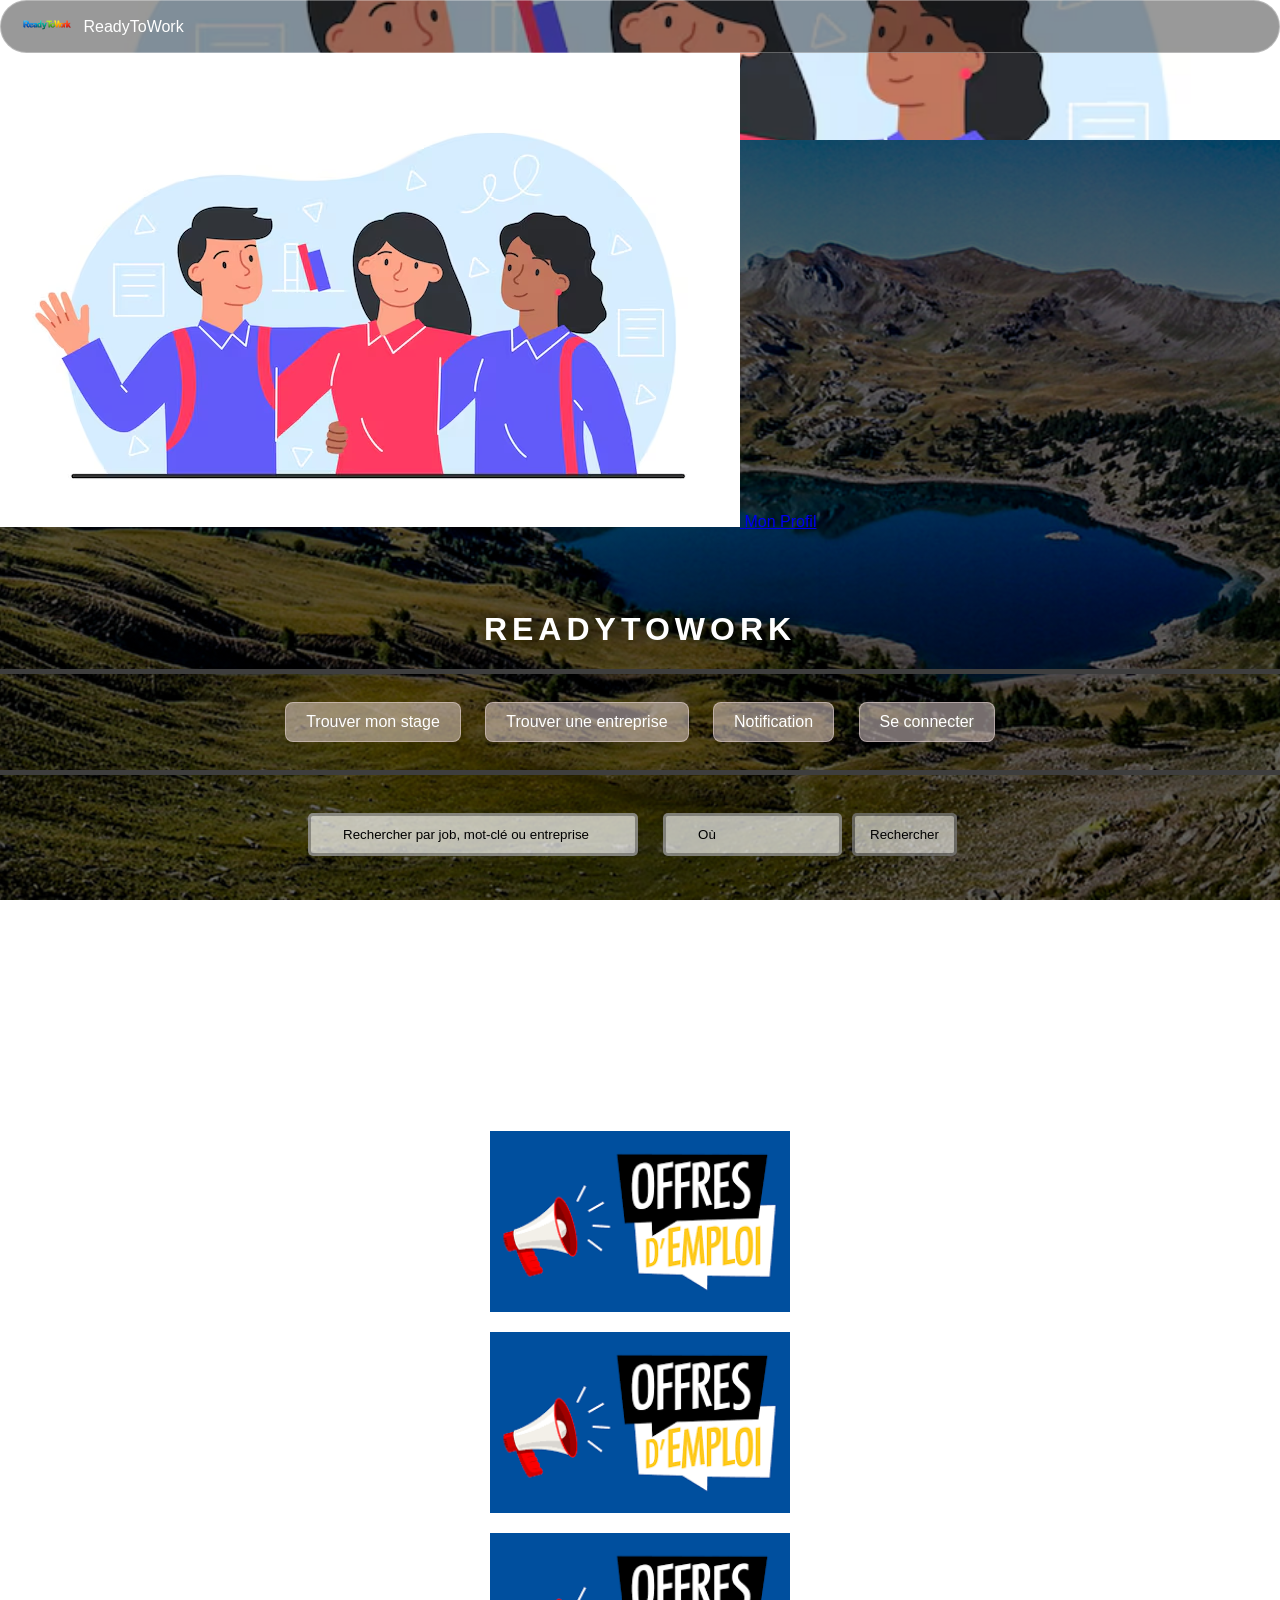
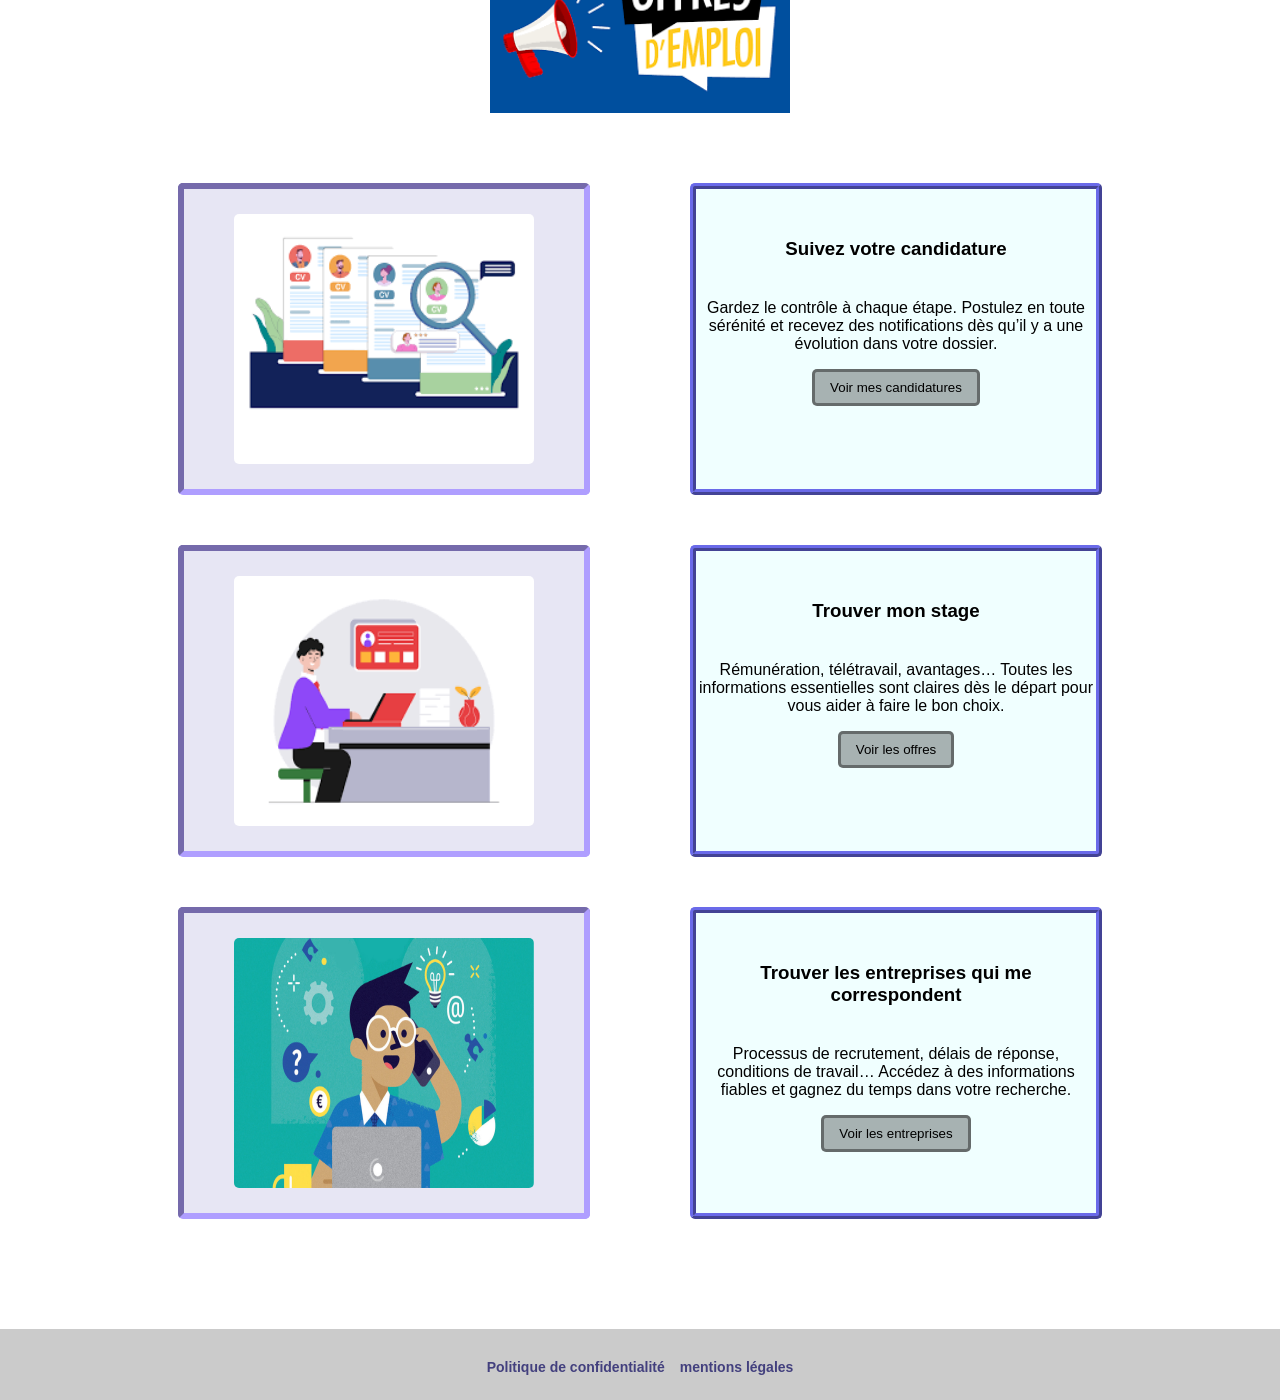
==== public/Index.html @ 715968c7 "slim bon" ====
<!doctype html>
<html lang="fr">
  <head>
    <meta charset="UTF-8" />
    <meta name="viewport" content="width=device-width, initial-scale=1.0" />
    <title>ReadyToWork</title>
    <link rel="shortcut icon" href="/public/images/ReadyToWork.png" />

    <link rel="stylesheet" href="./CSS/base.css" />
    <link rel="stylesheet" href="./CSS/header.css" />
    <link rel="stylesheet" href="./CSS/nav.css" />
    <link rel="stylesheet" href="./CSS/search.css" />
    <link rel="stylesheet" href="./CSS/Boutonscv.css" />
    <link rel="stylesheet" href="./CSS/profil.css" />
    <link rel="stylesheet" href="./CSS/footer.css" />

    <style>
      * {
        font-family: "Poppins", sans-serif !important;
      }

      #btn-ajout-etudiant {
        background-color: #6200ea;
        color: white;
        font-weight: bold;
        border-radius: 5px;
      }
      #btn-logout {
        background-color: #cc0000;
        color: white;
        border-radius: 5px;
      }
    </style>
  </head>

  <body>
    <div class="banniere-haut"></div>
    <header>
      <div class="barre-nav">
        <a href="./Index.html" class="lien-logo">
          <img src="/public/images/ReadyToWork.png" alt="Logo" class="logo" />
          <span class="site-name">ReadyToWork</span>
        </a>
        <a href="HTML/choix_role.html" class="lien-profil">
          <img
            src="/public/images/image_reunion.avif"
            alt="Profil"
            class="profil"
          />
          <span>Mon Profil</span>
        </a>
      </div>

      <div class="hero-title">
        <h1>ReadyToWork</h1>
      </div>
    </header>

    <nav>
      <hr />
      <div class="boutons">
        <a href="./HTML/Trouver_mon_stage.html">Trouver mon stage</a>
        <a href="./HTML/Trouver_une_entreprise.html">Trouver une entreprise</a>
        <a href="./HTML/notification.html">Notification</a>

        <a
          href="HTML/gestion_etudiants.html"
          id="btn-ajout-etudiant"
          style="display: none"
          >Gestion Étudiants</a
        >
        <a
          href="HTML/gestion_pilotes.html"
          id="btn-ajout-pilote"
          style="display: none"
          >Gestion Pilotes</a
        >

        <a href="./HTML/page_connexion.html" id="btn-login">Se connecter</a>
        <a href="#" id="btn-logout" style="display: none">Déconnexion</a>
      </div>
      <hr />
    </nav>

    <div class="recherche">
      <form>
        <input
          type="text"
          id="secteur"
          placeholder="Rechercher par job, mot-clé ou entreprise"
        />

        <input type="text" id="zone" placeholder="Où" />
        <button class="bouton-recherche" type="submit">Rechercher</button>
      </form>
    </div>

    <section class="section-cv">
      <h2>Offres Récentes</h2>
      <div class="offres">
        <img src="/public/images/offres.png" />
        <img src="/public/images/offres.png" />
        <img src="/public/images/offres.png" />
      </div>
      <div class="raccourcis">
        <div class="raccourcis_candidature">
          <div class="couleur1">
            <img src="/public/images/SuivreCanditatures.png" />
          </div>
          <div class="premier_raccourcis">
            <h3>Suivez votre candidature</h3>
            <p>
              Gardez le contrôle à chaque étape. Postulez en toute sérénité et
              recevez des notifications dès qu’il y a une évolution dans votre
              dossier.
            </p>
            <button class="bouton_raccourcis">Voir mes candidatures</button>
          </div>
        </div>
        <div class="raccourcis_stage">
          <div class="couleur2">
            <img src="/public/images/TrouverStage.png" />
          </div>
          <div class="deuxieme_raccourcis">
            <h3>Trouver mon stage</h3>
            <p>
              Rémunération, télétravail, avantages… Toutes les informations
              essentielles sont claires dès le départ pour vous aider à faire le
              bon choix.
            </p>
            <button class="bouton_raccourcis">Voir les offres</button>
          </div>
        </div>
        <div class="raccourcis_entreprise">
          <div class="couleur3">
            <img src="/public/images/TrouverEntreprise.jpg" />
          </div>
          <div class="troisieme_raccourcis">
            <h3>Trouver les entreprises qui me correspondent</h3>
            <p>
              Processus de recrutement, délais de réponse, conditions de
              travail… Accédez à des informations fiables et gagnez du temps
              dans votre recherche.
            </p>
            <button class="bouton_raccourcis">Voir les entreprises</button>
          </div>
        </div>
      </div>
    </section>

    <footer>
      <div class="lien-footer">
        <a href="./HTML/politique.html">Politique de confidentialité</a>
        <a href="./HTML/mentions.html">mentions légales</a>
      </div>
    </footer>

    <script>
      document.addEventListener("DOMContentLoaded", function () {
        const userRole = localStorage.getItem("userRole");
        const btnEtudiant = document.getElementById("btn-ajout-etudiant");
        const btnPilote = document.getElementById("btn-ajout-pilote");
        const btnLogin = document.getElementById("btn-login");
        const btnLogout = document.getElementById("btn-logout");

        if (userRole === "admin") {
          btnEtudiant.style.display = "inline-block";
          btnPilote.style.display = "inline-block";
          btnLogin.style.display = "none";
          btnLogout.style.display = "inline-block";
        } else if (userRole === "pilote") {
          btnEtudiant.style.display = "inline-block";
          btnPilote.style.display = "none";
          btnLogin.style.display = "none";
          btnLogout.style.display = "inline-block";
        }

        btnLogout.onclick = function () {
          localStorage.removeItem("userRole");
          window.location.reload();
        };
      });
    </script>
  </body>
</html>
---- public/CSS/base.css ----
body {
  background-image:
    linear-gradient(rgba(0, 0, 0, 0.6), rgba(0, 0, 0, 0.6)),
    url("/public/images/panorama-lac-dallos-montagne-c-florianscala-1280x645-1734687992.jpg");
  background-size: cover;
  background-position: center;
  background-attachment: fixed;
  background-repeat: no-repeat;
  margin: 0;
  padding: 0;
  color: white;
}

hr {
  height: 5px;
  background-color: rgb(62, 62, 62);
  border: none;
  position: relative;
}

@media (max-width: 420px) {
  body {
    background-color: red;
  }
}
---- public/CSS/header.css ----
/* banniere du haut */

.banniere-haut {
  width: 100%;
  height: 140px;
  background-image: url("/public/images/image_reunion.avif");
  background-size: cover;
  background-position: center;
  position: absolute; /*pour que le titre soit au top*/
  top: 0;
  z-index: -1; /*mets le texte au dessus de l'image*/
}

/*Titre du site */

h1 {
  text-transform: uppercase;
  letter-spacing: 5px; /* Ecarte les lettres */
  text-align: center;
  font-family: Georgia, serif;
  text-shadow: 10px 0px 15px rgb(0, 0, 0);
  color: white;
  margin-top: 80px; /* Espace pour ne pas coller au haut de la page */
}

/* bouton du logo */
.lien-logo {
  display: flex; /* Aligne l'image et le texte sur la même ligne */
  align-items: center;
  text-decoration: none; /* Enlève le souligné bleu du lien */
  background: rgba(1, 1, 1, 0.4);
  padding: 8px 20px;
  border-radius: 50px;
  border: 1px solid rgba(255, 255, 255, 0.3);
  transition: 0.3s;
}

/* pour le logo (hover pour survol) */
.lien-logo:hover {
  background: rgba(71, 69, 69, 0.6);
  transform: scale(1.05);
}

/* taille du logo */

.logo {
  height: 35px;
  margin-right: 10px;
}

/* titre du logo en blanc */
.site-name {
  color: white;
}
---- public/CSS/nav.css ----
/* barre de navigation bouton*/
.boutons {
  text-align: center;
  padding: 20px 0;
}

.boutons a {
  display: inline-block;
  padding: 10px 20px;
  margin: 0 10px;
  text-decoration: none;
  color: white;
  background: rgba(235, 218, 218, 0.5);
  border: 1px solid rgba(235, 218, 218, 0.5);
  border-radius: 8px;
}

/* Animation au survol */
.boutons a:hover {
  background: rgba(255, 255, 255, 0.2);
  transform: translateY(-2px); /* Le bouton monte légèrement */
}

/* reponsive pour la barre de nav */
@media (max-width: 880px) {
  .boutons {
    display: flex;
    flex-wrap: wrap; /* mets a la ligne */
    justify-content: center;
    gap: 10px;
    padding: 10px;
  }

  .boutons a {
    margin: 0; /* enleve marge entre les boutons */
  }
}
---- public/CSS/search.css ----
/*barre de recherche */
.recherche {
  height: 250px;
  position: relative;
  width: 80%;
  left: 10%;
}

/* Placement du formulaire au milieu de l'image */
form {
  position: relative;
  text-align: center;
  top: 30px;
  display: flex;
  justify-content: center;
  gap: 20px;
}

/* Style des petits boutons "Rechercher" */
.bouton-recherche {
  background: rgba(255, 255, 255, 0.6);
  border: 3px solid rgba(0, 0, 0, 0.4);
  border-radius: 5px;
  padding: 8px 15px;
  cursor: pointer;
  position: relative;
  right: 15px;
}

#secteur {
  background: rgba(254, 254, 254, 0.7);
  border: 3px solid rgba(0, 0, 0, 0.3);
  border-radius: 5px;
  margin-right: 5px;
  width: 320px;
  height: 35px;
}

#zone {
  background: rgba(246, 246, 246, 0.7);
  border: 3px solid rgba(0, 0, 0, 0.3);
  border-radius: 5px;
  margin-right: 5px;
  height: 35px;
}

input::placeholder {
  color: rgb(0, 0, 0);
  position: relative;
  left: 30px;
}

.bouton-recherche2 {
  background: rgba(255, 255, 255, 0.6);
  border: 3px solid rgba(0, 0, 0, 0.4);
  border-radius: 5px;
  padding: 8px 15px;
  cursor: pointer;
}
/* reponsive pour les barres de recherches */
@media (max-width: 940px) {
  .recherche {
    width: 100%;
    left: 0;
  }
  form {
    flex-direction: column;
    align-items: center;
  }
  #secteur,
  #zone {
    width: 70%;
  }

  .bouton-recherche1,
  .bouton-recherche2 {
    width: 400px;
  }
}
---- public/CSS/Boutonscv.css ----
/*Section pour déposer un cv*/
.section-cv {
  text-align: center;
  margin-top: 50px;
}

.offres {
  display: flex;
  flex-direction: column;
  align-items: center;
}

.offres img {
  width: 300px; /* Ajustez selon vos besoins */
  margin-bottom: 20px;
}

/* pour les racourcies */

.premier_raccourcis,
.deuxieme_raccourcis,
.troisieme_raccourcis {
  width: 400px;
  height: 300px;
  background-color: azure;
  border-radius: 5px;
  border-color: rgb(106, 106, 233);
  border-style: ridge;
  border-width: 6px;
  margin-top: 50px;
}

.raccourcis_candidature,
.raccourcis_entreprise,
.raccourcis_stage {
  display: flex;
  align-items: center;
  gap: 100px;
  margin-left: 400px;
}

.raccourcis img {
  width: 300px;
  height: 250px;
  margin-top: 25px;
  border-radius: 5px;
}

.raccourcis {
  display: flex;
  flex-direction: column;
  align-items: center;
  margin-right: 400px;
}

.couleur1,
.couleur2,
.couleur3 {
  width: 400px;
  height: 300px;
  background-color: rgb(231, 230, 244);
  margin-top: 50px;
  border-radius: 5px;
  border-color: rgb(175, 158, 255);
  border-width: 6px;
  border-style: inset;
}

p {
  text-align: center;
  position: relative;
  top: 50px;
  color: black;
}

.bouton_raccourcis {
  background: rgba(0, 0, 0, 0.3);
  border: 3px solid rgba(0, 0, 0, 0.4);
  border-radius: 5px;
  padding: 8px 15px;
  cursor: pointer;
  position: relative;
  transition: 0.3s;
  position: relative;
  top: 50px;
}

.bouton_raccourcis:hover {
  background: rgba(71, 69, 69, 0.6);
  transform: scale(1.05);
}

h3 {
  position: relative;
  top: 30px;
  color: black;
}

/* reponsive pour les raccourcis */
@media (max-width: 940px) {
  .raccourcis_candidature,
  .raccourcis_entreprise,
  .raccourcis_stage {
    display: flex;
    flex-direction: column;
    align-items: center;
  }
  .deuxieme_raccourcis,
  .premier_raccourcis,
  .troisieme_raccourcis {
    margin-top: 0;
  }

  .raccourcis_entreprise,
  .raccourcis_candidature,
  .raccourcis_stage {
    margin-top: 50px;
  }
  .couleur1,
  .couleur2,
  .couleur3 {
    position: relative;
    top: 50px;
  }
}
---- public/CSS/footer.css ----
/* Style pour tes liens en bas (Footer) */
.lien-footer {
  padding-top: 30px; /*agrandi le fond de couleur du footer*/
  padding-bottom: 25px;
  margin-top: 110px;
  display: flex;
  justify-content: center;
  gap: 15px; /*espace les liens*/
}

.lien-footer a {
  color: rgb(67, 64, 126); /* On utilise le même bleu que ta ligne <hr> */
  text-decoration: none;
  font-size: 14px;
  font-weight: bold;
}

.politique {
  color: black;
}

.lien-footer a:hover {
  text-decoration: underline;
}

footer {
  background-color: rgb(203, 203, 203);
}
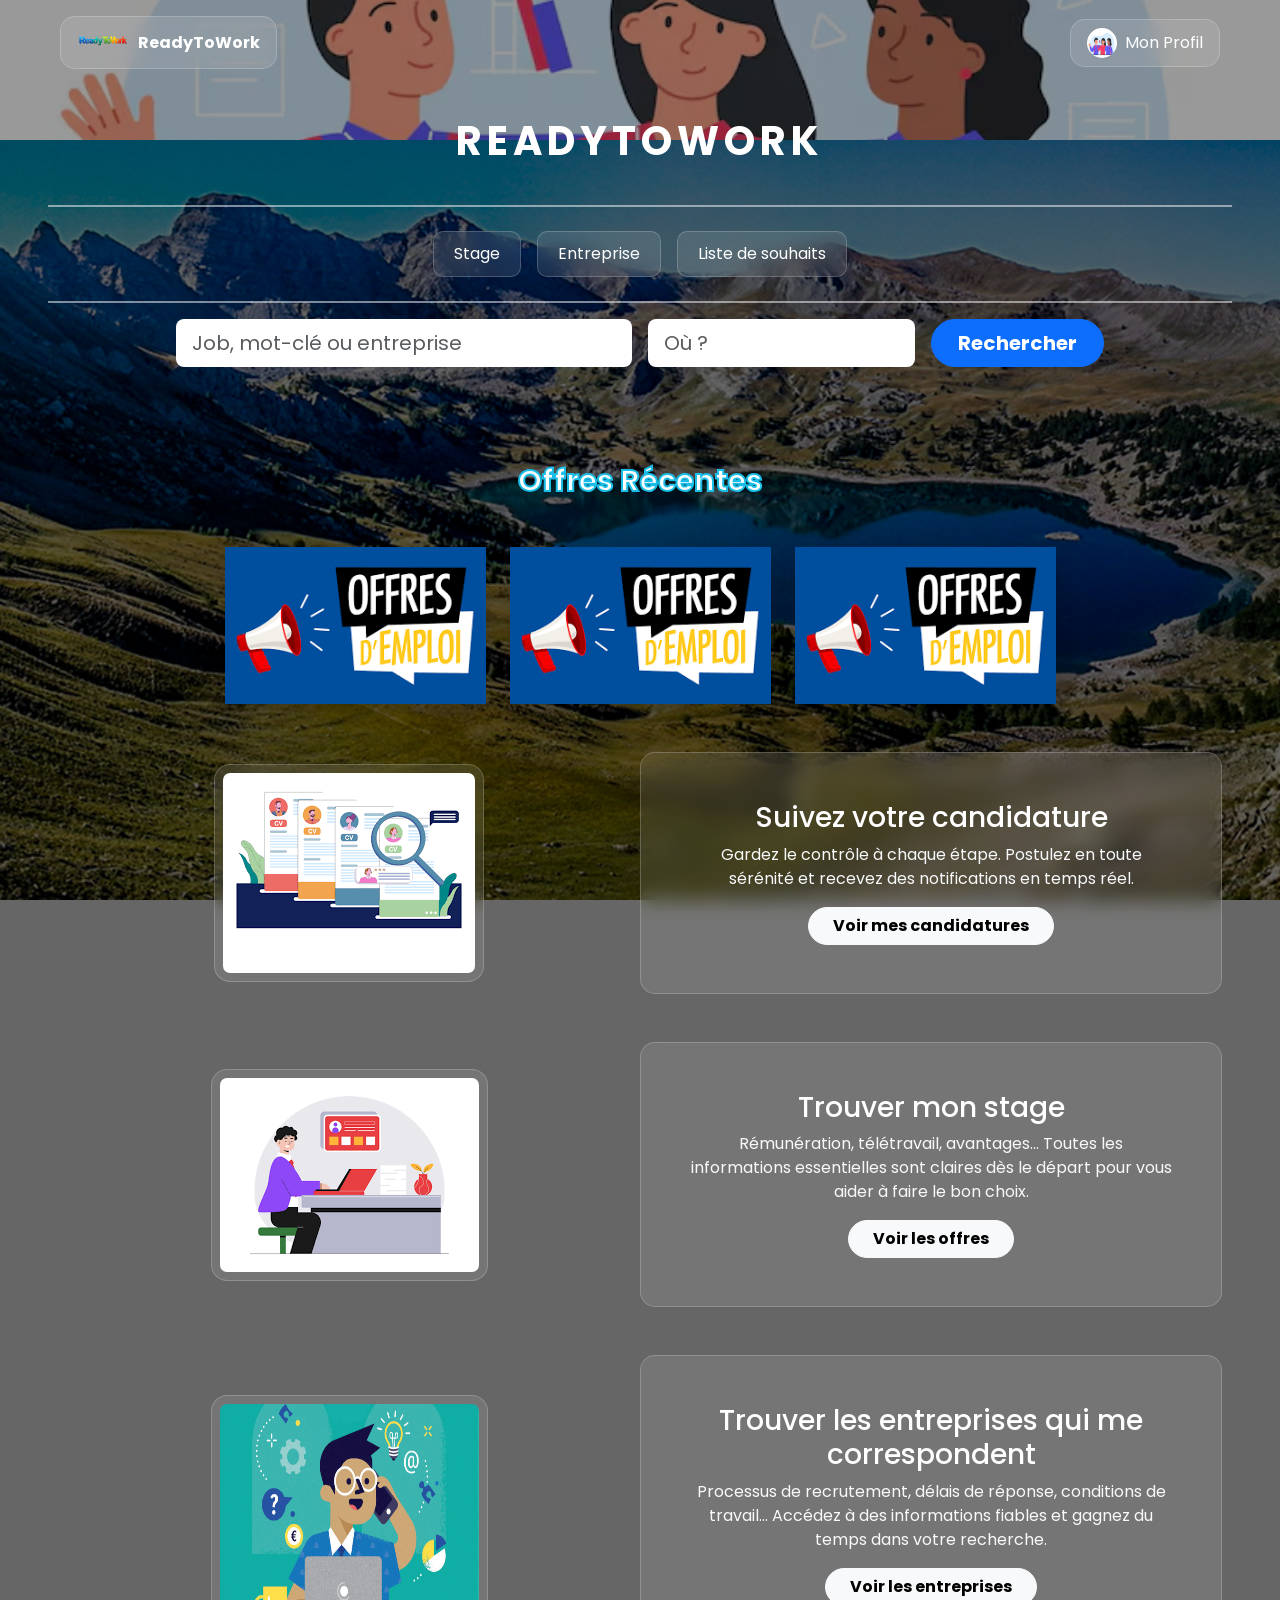
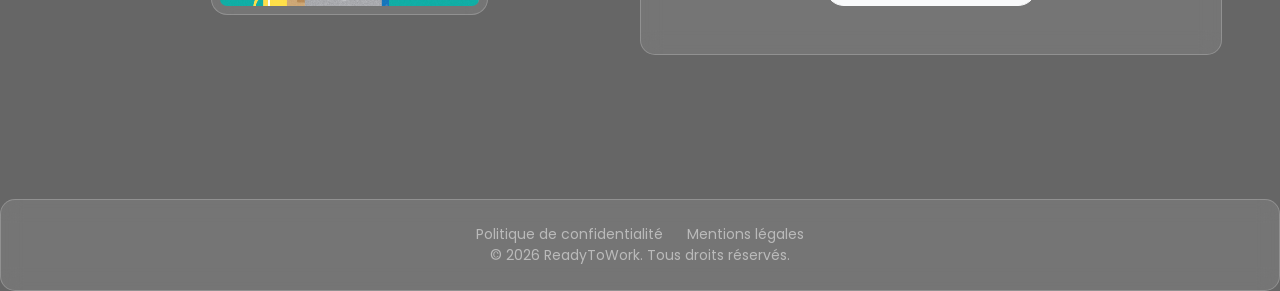
==== commit 230cd0a1: "bootstrap et autre changement" ====
--- a/public/Index.html
+++ b/public/Index.html
@@ -3,183 +3,353 @@
   <head>
     <meta charset="UTF-8" />
     <meta name="viewport" content="width=device-width, initial-scale=1.0" />
-    <title>ReadyToWork</title>
-    <link rel="shortcut icon" href="/public/images/ReadyToWork.png" />
-
-    <link rel="stylesheet" href="./CSS/base.css" />
-    <link rel="stylesheet" href="./CSS/header.css" />
-    <link rel="stylesheet" href="./CSS/nav.css" />
-    <link rel="stylesheet" href="./CSS/search.css" />
-    <link rel="stylesheet" href="./CSS/Boutonscv.css" />
-    <link rel="stylesheet" href="./CSS/profil.css" />
-    <link rel="stylesheet" href="./CSS/footer.css" />
+    <title>ReadyToWork - Bootstrap Edition</title>
+
+    <link
+      href="https://cdn.jsdelivr.net/npm/bootstrap@5.3.0/dist/css/bootstrap.min.css"
+      rel="stylesheet"
+    />
+    <link
+      href="https://fonts.googleapis.com/css2?family=Poppins:wght@300;400;600;700&display=swap"
+      rel="stylesheet"
+    />
 
     <style>
-      * {
-        font-family: "Poppins", sans-serif !important;
-      }
-
-      #btn-ajout-etudiant {
-        background-color: #6200ea;
+      :root {
+        --glass: rgba(255, 255, 255, 0.1);
+      }
+      body {
+        font-family: "Poppins", sans-serif;
+        background:
+          linear-gradient(rgba(0, 0, 0, 0.6), rgba(0, 0, 0, 0.6)),
+          url("./image/panorama-lac-dallos-montagne-c-florianscala-1280x645-1734687992.jpg")
+            no-repeat center center fixed;
+        background-size: cover;
+        color: rgb(255, 255, 255);
+        min-height: 100vh;
+      }
+      /* Custom Glassmorphism Utility */
+      .glass {
+        background: var(--glass);
+        backdrop-filter: blur(10px);
+        border: 1px solid rgba(255, 255, 255, 0.2);
+        border-radius: 15px;
+      }
+      .hero-banner {
+        height: 140px;
+        background: url("./image/image_reunion.avif") center/cover;
+        position: absolute;
+        width: 100%;
+        top: 0;
+        z-index: -1;
+        filter: brightness(0.6);
+      }
+      .nav-link-custom {
+        color: rgb(255, 255, 255);
+        padding: 10px 20px;
+        transition: 0.3s;
+        border-radius: 10px;
+        text-decoration: none;
+      }
+      .nav-link-custom:hover {
+        background: rgba(119, 119, 119, 0.2);
+        transform: translateY(-3px);
+        color: #ffcc00;
+      }
+
+      .hover .card-img-custom {
+        transition: 0.4s;
+        border-radius: 15px;
+      }
+      .card-img-custom:hover {
+        transform: scale(1.05);
+      }
+
+      input::placeholder {
         color: white;
+      }
+      .container {
+        margin: 0;
+      }
+
+      h2 {
+        -webkit-text-stroke-width: 2px;
+        -webkit-text-stroke-color: rgb(26, 189, 230);
+        font-size: 30px;
         font-weight: bold;
-        border-radius: 5px;
-      }
-      #btn-logout {
-        background-color: #cc0000;
-        color: white;
-        border-radius: 5px;
+      }
+      .container {
+        margin: auto;
+      }
+      .hover-warning:hover {
+        color: #ffcc00 !important;
       }
     </style>
   </head>
-
   <body>
-    <div class="banniere-haut"></div>
-    <header>
-      <div class="barre-nav">
-        <a href="./Index.html" class="lien-logo">
-          <img src="/public/images/ReadyToWork.png" alt="Logo" class="logo" />
-          <span class="site-name">ReadyToWork</span>
+    <div class="hero-banner"></div>
+
+    <header class="container-fluid py-3">
+      <div class="d-flex justify-content-between align-items-center px-lg-5">
+        <a
+          href="index.html"
+          class="glass d-flex align-items-center p-2 px-3 text-decoration-none text-white"
+        >
+          <img
+            src="./image/ReadyToWork.png"
+            alt="Logo"
+            height="35"
+            class="me-2"
+          />
+          <span class="fw-bold">ReadyToWork</span>
         </a>
-        <a href="HTML/choix_role.html" class="lien-profil">
-          <img
-            src="/public/images/image_reunion.avif"
+        <a
+          href="HTML/choix_role.html"
+          class="glass d-flex align-items-center p-2 px-3 text-decoration-none text-white"
+        >
+          <img
+            src="image/image_reunion.avif"
             alt="Profil"
-            class="profil"
+            class="rounded-circle me-2"
+            width="30"
+            height="30"
           />
           <span>Mon Profil</span>
         </a>
       </div>
-
-      <div class="hero-title">
-        <h1>ReadyToWork</h1>
-      </div>
+      <h1
+        class="text-center mt-5 fw-bold text-uppercase ls-5"
+        style="letter-spacing: 5px"
+      >
+        ReadyToWork
+      </h1>
     </header>
 
-    <nav>
-      <hr />
-      <div class="boutons">
-        <a href="./HTML/Trouver_mon_stage.html">Trouver mon stage</a>
-        <a href="./HTML/Trouver_une_entreprise.html">Trouver une entreprise</a>
-        <a href="./HTML/notification.html">Notification</a>
-
+    <nav class="container-fluid px-lg-5">
+      <hr class="border-2 opacity-50" />
+      <div class="d-flex flex-wrap justify-content-center gap-3 py-2">
+        <a href="./HTML/Trouver_mon_stage.html" class="glass nav-link-custom"
+          >Stage</a
+        >
+        <a
+          href="./HTML/Trouver_une_entreprise.html"
+          class="glass nav-link-custom"
+          >Entreprise</a
+        >
+        <a href="./HTML/liste_de_souhait.html" class="glass nav-link-custom"
+          >Liste de souhaits</a
+        >
         <a
           href="HTML/gestion_etudiants.html"
           id="btn-ajout-etudiant"
-          style="display: none"
+          class="nav-link-custom bg-primary d-none"
           >Gestion Étudiants</a
+        >
+        <a
+          href="HTML/creation_entreprise.html"
+          id="btn-ajout-entreprise"
+          class="nav-link-custom bg-warning d-none"
+          >Gestion Entreprise</a
         >
         <a
           href="HTML/gestion_pilotes.html"
           id="btn-ajout-pilote"
-          style="display: none"
+          class="nav-link-custom bg-info d-none"
           >Gestion Pilotes</a
         >
-
-        <a href="./HTML/page_connexion.html" id="btn-login">Se connecter</a>
-        <a href="#" id="btn-logout" style="display: none">Déconnexion</a>
-      </div>
-      <hr />
+        <a
+          href="HTML/gestion_offres.html"
+          id="btn-ajout-offres"
+          class="nav-link-custom bg-dark d-none"
+          >Gestion Offres</a
+        >
+        <a
+          href="./HTML/page_connexion.html"
+          id="btn-login"
+          class="glass nav-link-custom border-primary d-none"
+          >Se connecter</a
+        >
+        <a href="#" id="btn-logout" class="nav-link-custom bg-danger d-none"
+          >Déconnexion</a
+        >
+      </div>
+      <hr class="border-2 opacity-50" />
     </nav>
-
-    <div class="recherche">
-      <form>
-        <input
-          type="text"
-          id="secteur"
-          placeholder="Rechercher par job, mot-clé ou entreprise"
-        />
-
-        <input type="text" id="zone" placeholder="Où" />
-        <button class="bouton-recherche" type="submit">Rechercher</button>
+    <section class="container mb-5">
+      <form class="row g-3 justify-content-center">
+        <div class="col-md-5">
+          <input
+            type="text"
+            class="form-control form-control-lg white text- border-0"
+            placeholder="Job, mot-clé ou entreprise"
+          />
+        </div>
+        <div class="col-md-3">
+          <input
+            type="text"
+            class="form-control form-control-lg white text-black border-0"
+            placeholder="Où ?"
+          />
+        </div>
+        <div class="col-md-2">
+          <button
+            type="submit"
+            class="btn btn-primary btn-lg w-100 rounded-pill fw-bold"
+          >
+            Rechercher
+          </button>
+        </div>
       </form>
-    </div>
-
-    <section class="section-cv">
-      <h2>Offres Récentes</h2>
-      <div class="offres">
-        <img src="/public/images/offres.png" />
-        <img src="/public/images/offres.png" />
-        <img src="/public/images/offres.png" />
-      </div>
-      <div class="raccourcis">
-        <div class="raccourcis_candidature">
-          <div class="couleur1">
-            <img src="/public/images/SuivreCanditatures.png" />
-          </div>
-          <div class="premier_raccourcis">
-            <h3>Suivez votre candidature</h3>
-            <p>
-              Gardez le contrôle à chaque étape. Postulez en toute sérénité et
-              recevez des notifications dès qu’il y a une évolution dans votre
-              dossier.
-            </p>
-            <button class="bouton_raccourcis">Voir mes candidatures</button>
-          </div>
-        </div>
-        <div class="raccourcis_stage">
-          <div class="couleur2">
-            <img src="/public/images/TrouverStage.png" />
-          </div>
-          <div class="deuxieme_raccourcis">
-            <h3>Trouver mon stage</h3>
-            <p>
-              Rémunération, télétravail, avantages… Toutes les informations
-              essentielles sont claires dès le départ pour vous aider à faire le
-              bon choix.
-            </p>
-            <button class="bouton_raccourcis">Voir les offres</button>
-          </div>
-        </div>
-        <div class="raccourcis_entreprise">
-          <div class="couleur3">
-            <img src="/public/images/TrouverEntreprise.jpg" />
-          </div>
-          <div class="troisieme_raccourcis">
-            <h3>Trouver les entreprises qui me correspondent</h3>
-            <p>
-              Processus de recrutement, délais de réponse, conditions de
-              travail… Accédez à des informations fiables et gagnez du temps
-              dans votre recherche.
-            </p>
-            <button class="bouton_raccourcis">Voir les entreprises</button>
-          </div>
-        </div>
-      </div>
     </section>
 
-    <footer>
-      <div class="lien-footer">
-        <a href="./HTML/politique.html">Politique de confidentialité</a>
-        <a href="./HTML/mentions.html">mentions légales</a>
+    <main class="container py-5 text-center">
+      <h2 class="mb-5">Offres Récentes</h2>
+      <div class="row g-4 justify-content-center mb-5">
+        <div class="col-6 col-md-3">
+          <img
+            src="./image/offres.png"
+            class="img-fluid card-img-custom shadow"
+          />
+        </div>
+        <div class="col-6 col-md-3">
+          <img
+            src="./image/offres.png"
+            class="img-fluid card-img-custom shadow"
+          />
+        </div>
+        <div class="col-6 col-md-3">
+          <img
+            src="./image/offres.png"
+            class="img-fluid card-img-custom shadow"
+          />
+        </div>
+      </div>
+
+      <div class="row g-5 align-items-center mb-5">
+        <div class="col-lg-6">
+          <img
+            src="./image/SuivreCanditatures.png"
+            class="img-fluid rounded-4 glass p-2"
+          />
+        </div>
+        <div class="col-lg-6 glass p-5">
+          <h3>Suivez votre candidature</h3>
+          <p class="text-light">
+            Gardez le contrôle à chaque étape. Postulez en toute sérénité et
+            recevez des notifications en temps réel.
+          </p>
+          <button class="btn btn-light rounded-pill px-4 fw-bold">
+            Voir mes candidatures
+          </button>
+        </div>
+
+        <div class="col-lg-6">
+          <img
+            src="/public/image/TrouverStage.png"
+            class="img-fluid rounded-4 glass p-2"
+          />
+        </div>
+        <div class="col-lg-6 glass p-5">
+          <h3>Trouver mon stage</h3>
+          <p class="text-light">
+            Rémunération, télétravail, avantages… Toutes les informations
+            essentielles sont claires dès le départ pour vous aider à faire le
+            bon choix.
+          </p>
+          <button class="btn btn-light rounded-pill px-4 fw-bold">
+            Voir les offres
+          </button>
+        </div>
+
+        <div class="col-lg-6">
+          <img
+            src="/public/image/TrouverEntreprise.jpg"
+            class="img-fluid rounded-4 glass p-2"
+            style="max-width: 277px; min-height: 220px"
+          />
+        </div>
+        <div class="col-lg-6 glass p-5">
+          <h3>Trouver les entreprises qui me correspondent</h3>
+          <p class="text-light">
+            Processus de recrutement, délais de réponse, conditions de travail…
+            Accédez à des informations fiables et gagnez du temps dans votre
+            recherche.
+          </p>
+          <button class="btn btn-light rounded-pill px-4 fw-bold">
+            Voir les entreprises
+          </button>
+        </div>
+      </div>
+    </main>
+
+    <footer class="glass mt-5 py-4">
+      <div class="container d-flex justify-content-center gap-4">
+        <a
+          href="./HTML/politique.html"
+          class="text-white-50 text-decoration-none small hover-warning"
+          >Politique de confidentialité</a
+        >
+        <a
+          href="./HTML/mentions.html"
+          class="text-white-50 text-decoration-none small hover-warning"
+          >Mentions légales</a
+        >
+      </div>
+      <div class="text-center">
+        <p class="text-white-50 small mb-0">
+          &copy; 2026 ReadyToWork. Tous droits réservés.
+        </p>
       </div>
     </footer>
 
+    <script src="https://cdn.jsdelivr.net/npm/bootstrap@5.3.0/dist/js/bootstrap.bundle.min.js"></script>
     <script>
+      // Ta logique JS reste la même, juste on adapte les classes d-none de Bootstrap
       document.addEventListener("DOMContentLoaded", function () {
         const userRole = localStorage.getItem("userRole");
         const btnEtudiant = document.getElementById("btn-ajout-etudiant");
         const btnPilote = document.getElementById("btn-ajout-pilote");
         const btnLogin = document.getElementById("btn-login");
         const btnLogout = document.getElementById("btn-logout");
-
         if (userRole === "admin") {
-          btnEtudiant.style.display = "inline-block";
-          btnPilote.style.display = "inline-block";
-          btnLogin.style.display = "none";
-          btnLogout.style.display = "inline-block";
-        } else if (userRole === "pilote") {
-          btnEtudiant.style.display = "inline-block";
-          btnPilote.style.display = "none";
-          btnLogin.style.display = "none";
-          btnLogout.style.display = "inline-block";
+          document
+            .getElementById("btn-ajout-etudiant")
+            .classList.remove("d-none");
+          document
+            .getElementById("btn-ajout-pilote")
+            .classList.remove("d-none");
+          document
+            .getElementById("btn-ajout-entreprise")
+            .classList.remove("d-none");
+          document
+            .getElementById("btn-ajout-offres")
+            .classList.remove("d-none");
+          document.getElementById("btn-login").classList.add("d-none");
+          document.getElementById("btn-logout").classList.remove("d-none");
         }
-
-        btnLogout.onclick = function () {
-          localStorage.removeItem("userRole");
-          window.location.reload();
-        };
+        if (userRole === "pilote") {
+          document
+            .getElementById("btn-ajout-etudiant")
+            .classList.remove("d-none");
+          document
+            .getElementById("btn-ajout-entreprise")
+            .classList.remove("d-none");
+          document
+            .getElementById("btn-ajout-offres")
+            .classList.remove("d-none");
+          document.getElementById("btn-login").classList.add("d-none");
+          document.getElementById("btn-logout").classList.remove("d-none");
+        }
+        if (userRole === "etudiant") {
+          document;
+          document.getElementById("btn-login").classList.add("d-none");
+          document.getElementById("btn-logout").classList.remove("d-none");
+        }
       });
+      document.getElementById("btn-logout").onclick = () => {
+        localStorage.clear();
+        location.reload();
+      };
     </script>
   </body>
 </html>
